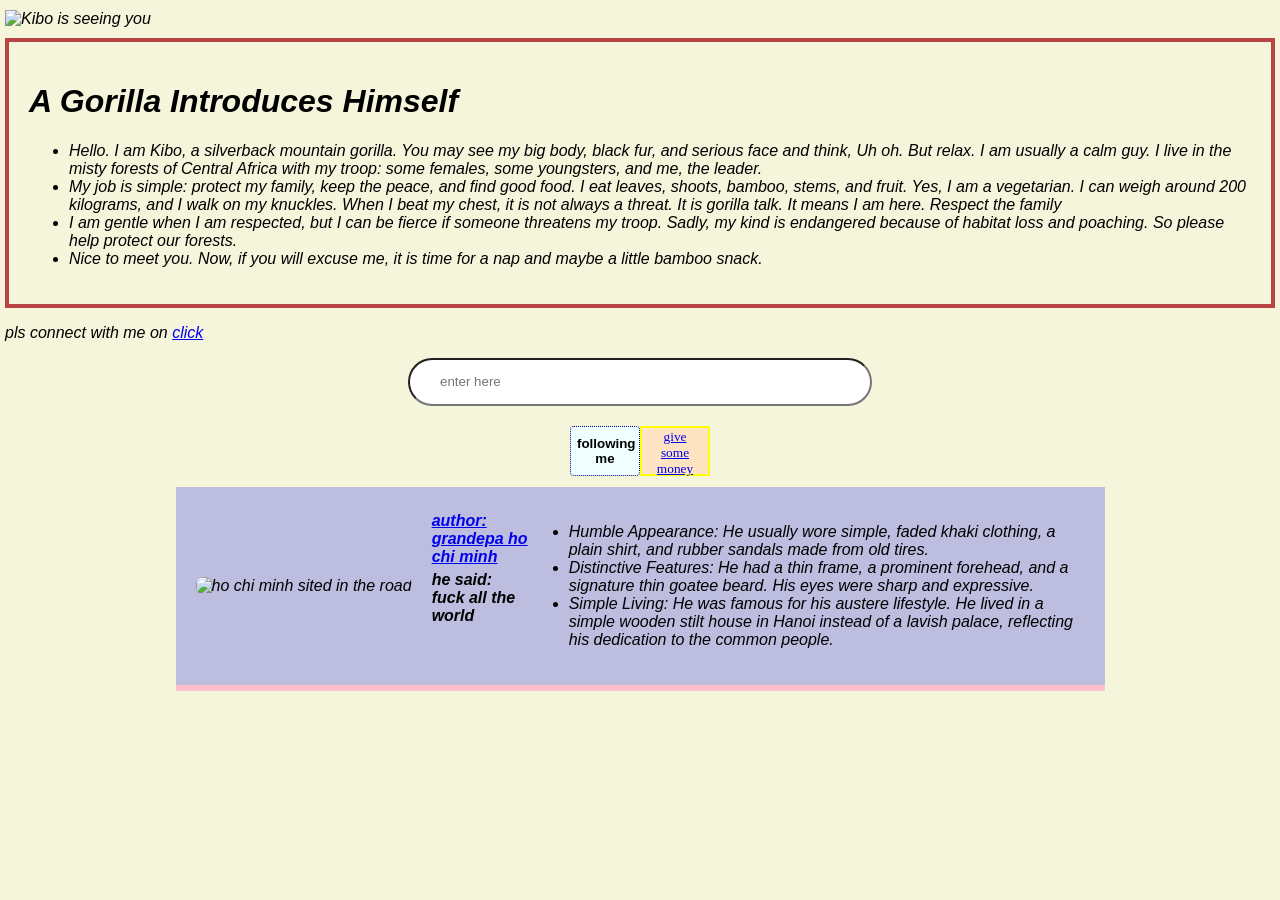
==== monkey.html @ 3f078b76 "Add initial html and css files for monkey page" ====
<!DOCTYPE html>
<html lang="en">
<head>
    <meta charset="UTF-8">
    <meta name="viewport" content="width=device-width, initial-scale=1.0">
    <title>personal website</title>
    <link rel="stylesheet" href="styles.css">
</head>
<body>
    <div class="main">
      <div class="logo2-img"><img src="https://pic.nximg.cn/file/20210723/32136227_125214135129_2.jpg" alt="Kibo is seeing you"></div>
     <div class="self-information">
        <h1>A Gorilla Introduces Himself
     </h1>
      <ul>
       <li>Hello. I am Kibo, a silverback mountain gorilla. You may see my big body, black fur, and serious face and think, Uh oh. But relax. I am usually a calm guy. I live in the misty forests of Central Africa with my troop: some females, some youngsters, and me, the leader. </li>

       <li>My job is simple: protect my family, keep the peace, and find good food. I eat leaves, shoots, bamboo, stems, and fruit. Yes, I am a vegetarian. I can weigh around 200 kilograms, and I walk on my knuckles. When I beat my chest, it is not always a threat. It is gorilla talk. It means I am here. Respect the family  </li>

        <li>I am gentle when I am respected, but I can be fierce if someone threatens my troop. Sadly, my kind is endangered because of habitat loss and poaching. So please help protect our forests. </li>

        <li>Nice to meet you. Now, if you will excuse me, it is time for a nap and maybe a little bamboo snack. </li>
      </ul>
     </div>
     <p>pls connect with me on <a href="https://wx.mail.qq.com/home/index?sid=zYhTbYxtMEEusUhPALliZwAA#/list/1">click</a></p>
     <input type="text" class="search-input" placeholder="enter here"  >
     <div class="navigation" >
     <div class="input-button" ><button> following me</button></div>
      <div class="money-button"><a href="https://www.bilibili.com/video/BV15T411D7Md/?spm_id_from=333.337.search-card.all.click"><button>give some money<a/button></div>
     </div>
     <!-- 修改 .author-card 部分 -->
     <div class="author-card">
     <!-- 左侧图片 -->
     <div class="author-img">
        <img src="https://n.sinaimg.cn/sinacn20100/434/w467h767/20190112/9135-hrpcmqv5398899.jpg" alt="ho chi minh sited in the road">
     </div>
    
     <!-- 右侧文字（新增一个容器包裹文字） -->
     <div class="author-text">
        <div><a href="https://www.bilibili.com/video/BV1h6RCBjEBN/?spm_id_from=333.337.search-card.all.click"><h2>author: grandepa ho chi minh</h2></a>
        <h2>he said: fuck all the world</h2> </div>
        <div><p><ul><li>Humble Appearance: He usually wore simple, faded khaki clothing, a plain shirt, and rubber sandals made from old tires.</li>
           <li>Distinctive Features: He had a thin frame, a prominent forehead, and a signature thin goatee beard. His eyes were sharp and expressive.</li>
            <li>Simple Living: He was famous for his austere lifestyle. He lived in a simple wooden stilt house in Hanoi instead of a lavish palace, reflecting his dedication to the common people.</li></ul>
        </p></div>
    </div>
</div>
    </div>
</body>
</html>
---- styles.css ----
.main{
    margin-top: 10px;
}
body{
  background-color: beige;
  font-style: italic;
  margin: 5px;
  font-family: Verdana, Geneva, Tahoma, sans-serif;
}
.logo2-img img {
    display: block;
    width: 100%;
    height: 100%;
    object-fit: cover;      /* 裁剪填满，不变形 */
}

.self-information{
    border: 4px rgb(184, 68, 68) solid;
    padding: 20px;
    margin-top: 10px;
}
.search-input{
    display: block;
    margin-top: 10px;
    width: 400px;
   line-height: 24px;
    margin: 10px auto;
    border-radius: 24px;
    padding-top: 10px;
    padding-bottom: 10px;
    padding-left: 30px;
    padding-right: 30px;
}
.navigation{
    display: flex;
   justify-content: center;
}
.input-button button{
   font-family: 'Segoe UI', Tahoma, Geneva, Verdana, sans-serif;
   font-weight: bold;
   width: 70px;
   height: 50px;
   margin-top: 10px;
   border: 1px dotted navy;
   border-radius: 4px;
   background-color: azure;
}
.money-button button{
    width: 70px;
    height: 50px;
    border: 2px solid yellow;
    background-color: bisque;
    font-family: Georgia, 'Times New Roman', Times, serif;
    font-weight: lighter;
    margin-top: 10px;
    margin-left: 3pxn;
    pointer-events: painted;
}
/* 修正后的 author-card 样式 */
.author-card {
    margin: 10px auto;       /* 水平居中 */
    width: 70%;
    /* height: 60%;  删掉！高度让它自适应 */
    display: flex;
    align-items: center;     /* 垂直居中对齐 */
    gap: 20px;               /* 图片和文字之间的间距 */
    border-bottom: 6px solid pink;
    background-color: rgb(189, 189, 223);
    padding: 20px;           /* 给内部留点空间，更美观 */
    box-shadow: 5px;
}

/* 限制图片尺寸 */
.author-img {
    flex: 0 0 150px;         /* 给图片容器固定 150px 的宽度，不放大也不缩小 */
}

.author-img img {
    display: block;
    width: 100%;             /* 宽度撑满 150px 容器 */
    height: auto;            /* 高度自适应，保持比例 */
    border-radius: 8px;      /* 可选：加个圆角好看点 */
}

/* 文字容器 */
.author-text {
    flex: 1;                 /* 占据右侧剩余空间 */
    word-break: break-word;
    display: flex;  /* 防止长单词撑破容器 */
   
}

.author-text h2 {
    margin: 5px 0;           /* 调整标题之间的间距 */
    font-size: 1.2rem;
    font-size: medium;  
    font-family: 'Trebuchet MS', 'Lucida Sans Unicode', 'Lucida Grande', 'Lucida Sans', Arial, sans-serif;     /* 如果觉得字太大，可以调小一点 */
}
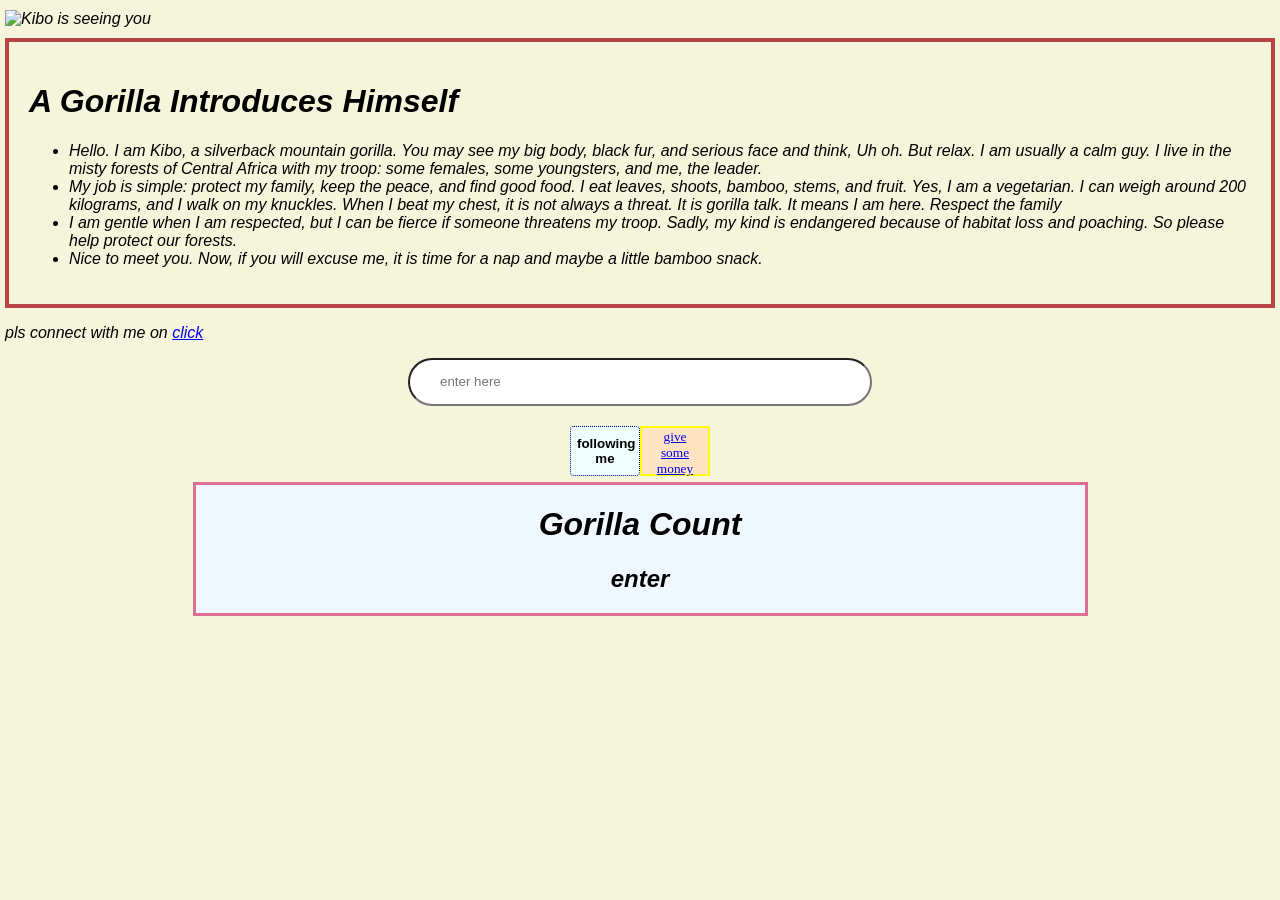
==== commit 94bbec18: "add js and dliminate some code" ====
--- a/monkey.html
+++ b/monkey.html
@@ -9,6 +9,7 @@
 </head>
 <body>
     <div class="main">
+        <script src="index.js"></script>
       <div class="logo2-img"><img src="https://pic.nximg.cn/file/20210723/32136227_125214135129_2.jpg" alt="Kibo is seeing you"></div>
      <div class="self-information">
         <h1>A Gorilla Introduces Himself
@@ -28,22 +29,12 @@
      <div class="navigation" >
      <div class="input-button" ><button> following me</button></div>
       <div class="money-button"><a href="https://www.bilibili.com/video/BV15T411D7Md/?spm_id_from=333.337.search-card.all.click"><button>give some money<a/button></div>
-     </div>
-     <!-- 修改 .author-card 部分 -->
-     <div class="author-card">
-     <!-- 左侧图片 -->
-     <div class="author-img">
-        <img src="https://n.sinaimg.cn/sinacn20100/434/w467h767/20190112/9135-hrpcmqv5398899.jpg" alt="ho chi minh sited in the road">
-     </div>
-    
-     <!-- 右侧文字（新增一个容器包裹文字） -->
-     <div class="author-text">
-        <div><a href="https://www.bilibili.com/video/BV1h6RCBjEBN/?spm_id_from=333.337.search-card.all.click"><h2>author: grandepa ho chi minh</h2></a>
-        <h2>he said: fuck all the world</h2> </div>
-        <div><p><ul><li>Humble Appearance: He usually wore simple, faded khaki clothing, a plain shirt, and rubber sandals made from old tires.</li>
-           <li>Distinctive Features: He had a thin frame, a prominent forehead, and a signature thin goatee beard. His eyes were sharp and expressive.</li>
-            <li>Simple Living: He was famous for his austere lifestyle. He lived in a simple wooden stilt house in Hanoi instead of a lavish palace, reflecting his dedication to the common people.</li></ul>
-        </p></div>
+      </div>
+    <div class="number-box">
+        <div class="word-number">
+       <h1>Gorilla Count</h1>
+       <h2>enter</h2></div>
+
     </div>
 </div>
     </div>
--- a/styles.css
+++ b/styles.css
@@ -56,43 +56,11 @@
     margin-left: 3pxn;
     pointer-events: painted;
 }
-/* 修正后的 author-card 样式 */
-.author-card {
-    margin: 10px auto;       /* 水平居中 */
+.number-box{
+    margin: 5px auto;
+    border: 3px solid palevioletred;
     width: 70%;
-    /* height: 60%;  删掉！高度让它自适应 */
-    display: flex;
-    align-items: center;     /* 垂直居中对齐 */
-    gap: 20px;               /* 图片和文字之间的间距 */
-    border-bottom: 6px solid pink;
-    background-color: rgb(189, 189, 223);
-    padding: 20px;           /* 给内部留点空间，更美观 */
-    box-shadow: 5px;
-}
-
-/* 限制图片尺寸 */
-.author-img {
-    flex: 0 0 150px;         /* 给图片容器固定 150px 的宽度，不放大也不缩小 */
-}
-
-.author-img img {
-    display: block;
-    width: 100%;             /* 宽度撑满 150px 容器 */
-    height: auto;            /* 高度自适应，保持比例 */
-    border-radius: 8px;      /* 可选：加个圆角好看点 */
-}
-
-/* 文字容器 */
-.author-text {
-    flex: 1;                 /* 占据右侧剩余空间 */
-    word-break: break-word;
-    display: flex;  /* 防止长单词撑破容器 */
-   
-}
-
-.author-text h2 {
-    margin: 5px 0;           /* 调整标题之间的间距 */
-    font-size: 1.2rem;
-    font-size: medium;  
-    font-family: 'Trebuchet MS', 'Lucida Sans Unicode', 'Lucida Grande', 'Lucida Sans', Arial, sans-serif;     /* 如果觉得字太大，可以调小一点 */
+    height: 60%;
+    background-color: aliceblue;
+    text-align: center;
 }
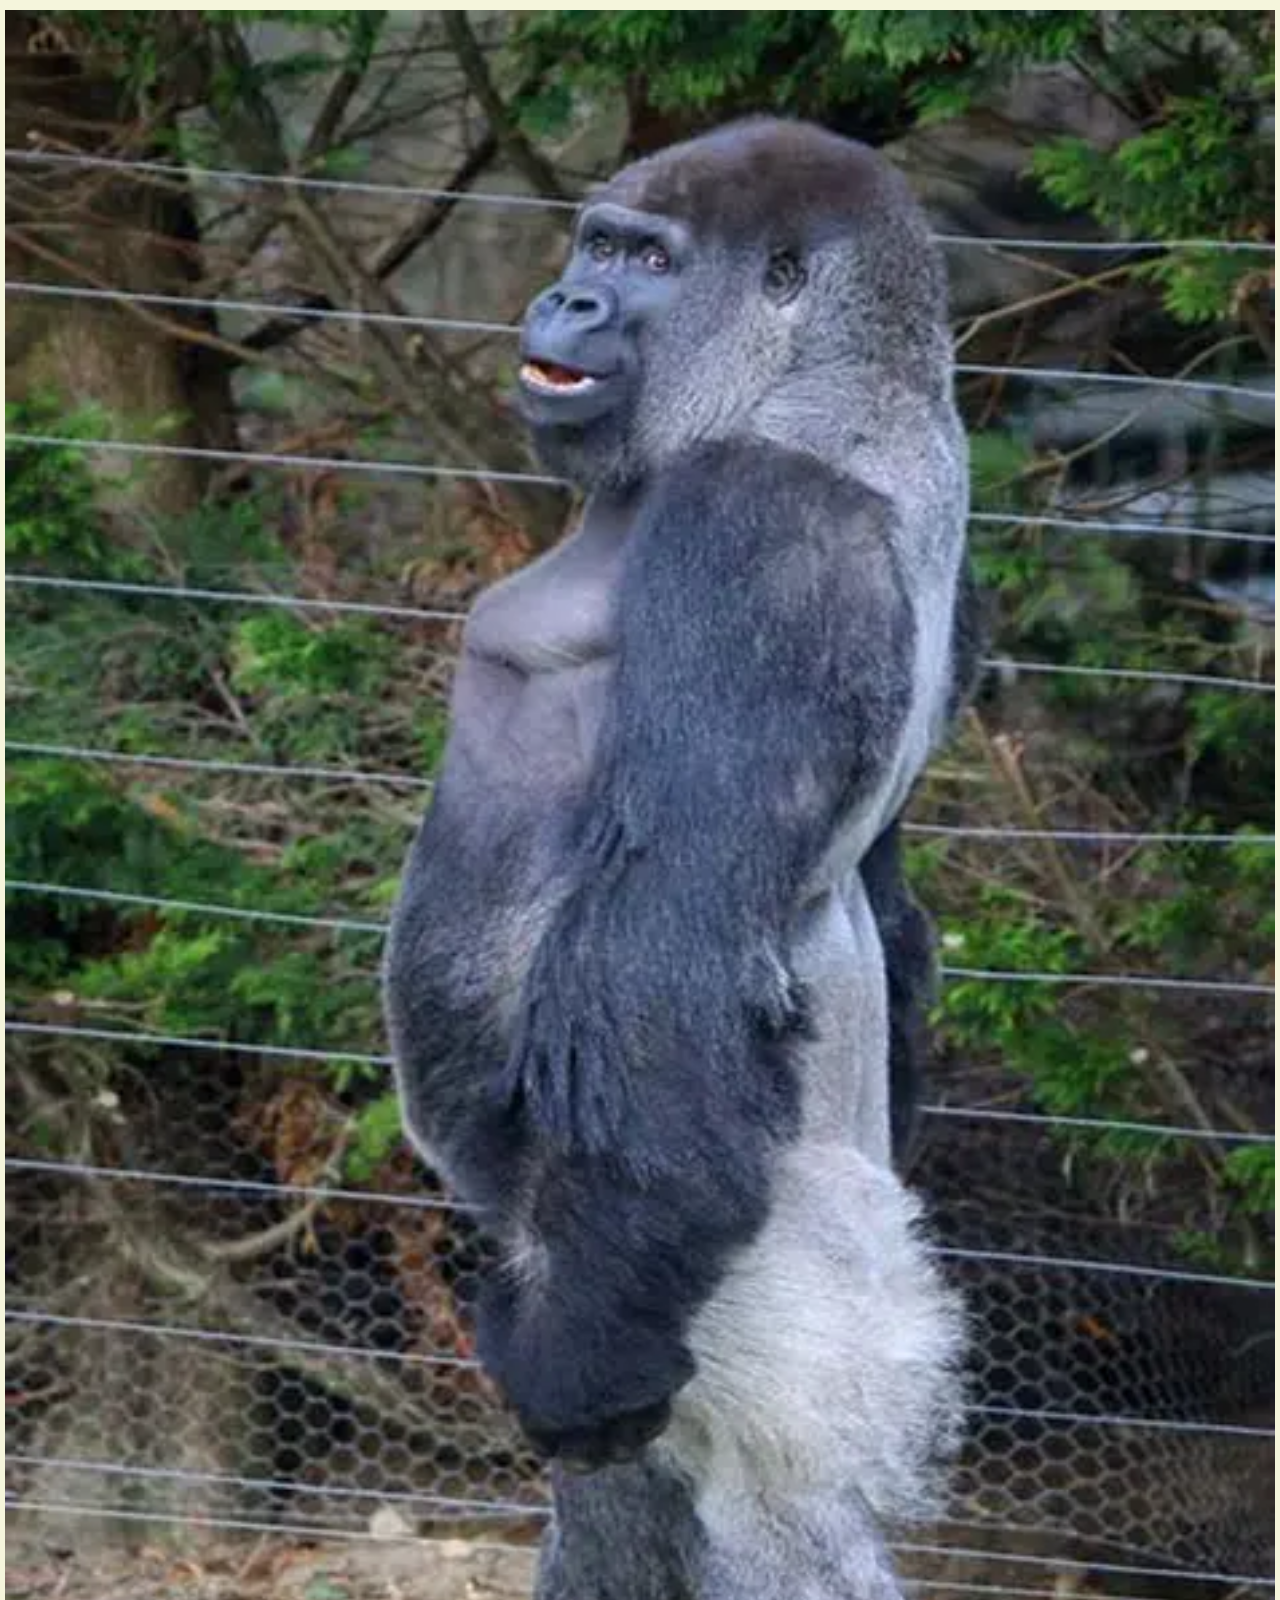
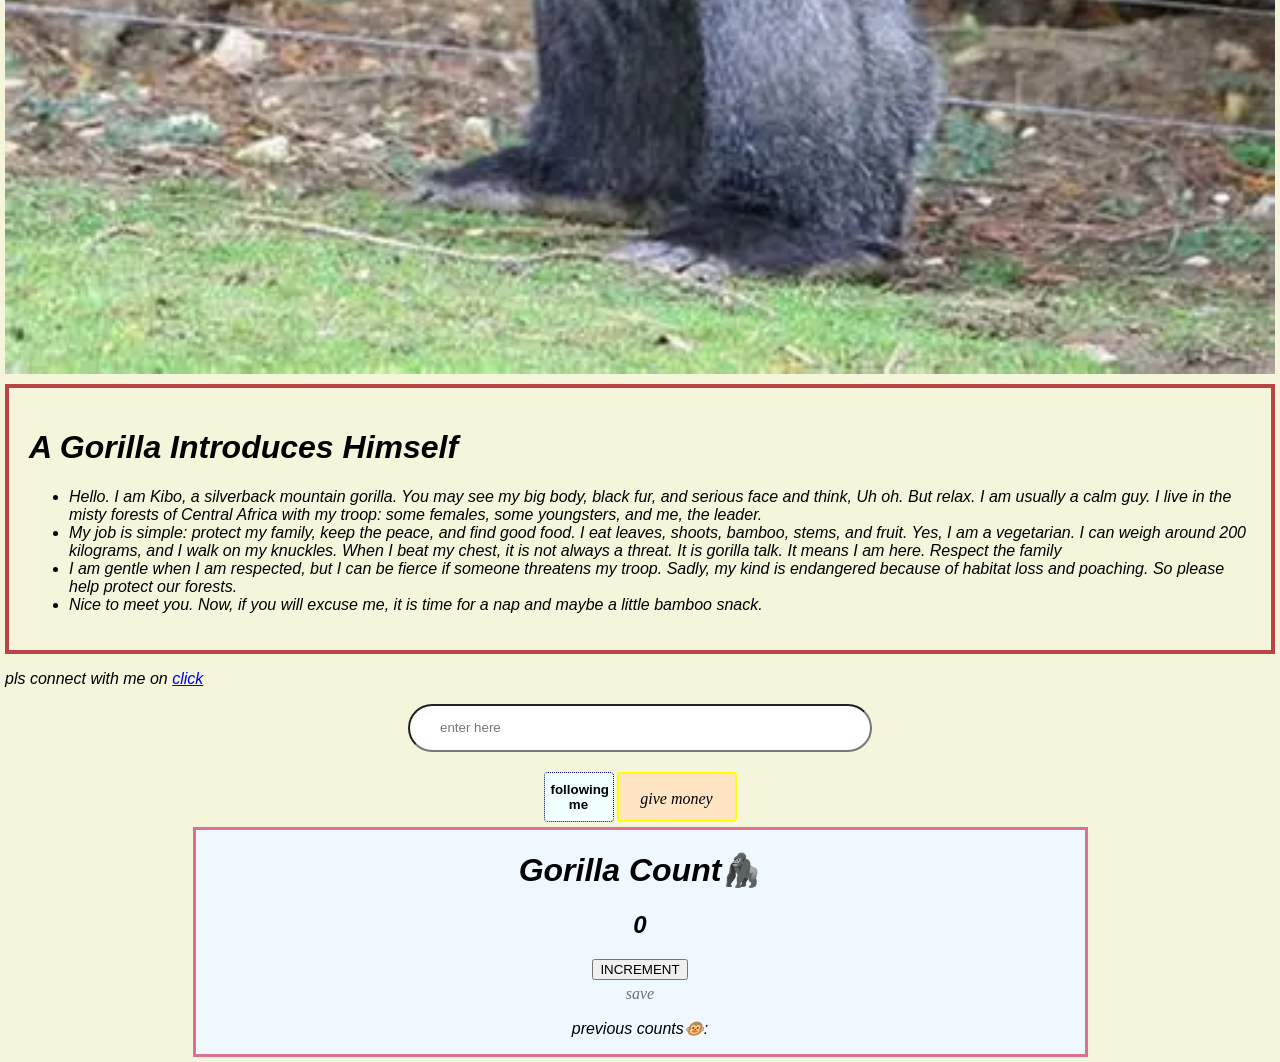
==== commit d5e2b97d: "update new image of kobi and yeah we have better shcema than before.Then we have js and music" ====
--- a/monkey.html
+++ b/monkey.html
@@ -1,42 +1,62 @@
-
 <!DOCTYPE html>
 <html lang="en">
 <head>
-    <meta charset="UTF-8">
-    <meta name="viewport" content="width=device-width, initial-scale=1.0">
-    <title>personal website</title>
-    <link rel="stylesheet" href="styles.css">
+  <meta charset="UTF-8">
+  <meta name="viewport" content="width=device-width, initial-scale=1.0">
+  <title>Personal Website - Kibo the Gorilla</title>
+  <link rel="stylesheet" href="styles.css">
 </head>
 <body>
-    <div class="main">
-        <script src="index.js"></script>
-      <div class="logo2-img"><img src="https://pic.nximg.cn/file/20210723/32136227_125214135129_2.jpg" alt="Kibo is seeing you"></div>
-     <div class="self-information">
-        <h1>A Gorilla Introduces Himself
-     </h1>
+  <div class="main">
+    
+    <!-- 1. 顶部图片 -->
+    <div class="logo2-img">
+      <img src="kobi-left.webp" alt="Kibo is seeing you">
+    </div>
+
+    <!-- 2. 个人介绍区 -->
+    <div class="self-information">
+      <h1>A Gorilla Introduces Himself</h1>
       <ul>
-       <li>Hello. I am Kibo, a silverback mountain gorilla. You may see my big body, black fur, and serious face and think, Uh oh. But relax. I am usually a calm guy. I live in the misty forests of Central Africa with my troop: some females, some youngsters, and me, the leader. </li>
+        <li>Hello. I am Kibo, a silverback mountain gorilla. You may see my big body, black fur, and serious face and think, Uh oh. But relax. I am usually a calm guy. I live in the misty forests of Central Africa with my troop: some females, some youngsters, and me, the leader.</li>
+        <li>My job is simple: protect my family, keep the peace, and find good food. I eat leaves, shoots, bamboo, stems, and fruit. Yes, I am a vegetarian. I can weigh around 200 kilograms, and I walk on my knuckles. When I beat my chest, it is not always a threat. It is gorilla talk. It means I am here. Respect the family</li>
+        <li>I am gentle when I am respected, but I can be fierce if someone threatens my troop. Sadly, my kind is endangered because of habitat loss and poaching. So please help protect our forests.</li>
+        <li>Nice to meet you. Now, if you will excuse me, it is time for a nap and maybe a little bamboo snack.</li>
+      </ul>
+    </div>
 
-       <li>My job is simple: protect my family, keep the peace, and find good food. I eat leaves, shoots, bamboo, stems, and fruit. Yes, I am a vegetarian. I can weigh around 200 kilograms, and I walk on my knuckles. When I beat my chest, it is not always a threat. It is gorilla talk. It means I am here. Respect the family  </li>
+    <!-- 3. 联系方式（修复了未闭合的 <a> 标签） -->
+    <p>pls connect with me on <a href="https://wx.mail.qq.com/home/index?sid=zYhTbYxtMEEusUhPALliZwAA#/list/1" target="_blank" rel="noopener noreferrer">click</a></p>
+    
+    <!-- 4. 输入框 -->
+    <input type="text" class="search-input" placeholder="enter here">
 
-        <li>I am gentle when I am respected, but I can be fierce if someone threatens my troop. Sadly, my kind is endangered because of habitat loss and poaching. So please help protect our forests. </li>
+    <!-- 5. 导航按钮区（遵循规范将 a 改造成按钮外观） -->
+    <div class="navigation">
+      <div class="input-button">
+        <button id="follwe-but" onclick="HumanMade_error()" type="button">following me</button>
+      </div>
+      <div class="money-button">
+        <a href="https://www.bilibili.com/video/BV15T411D7Md/?spm_id_from=333.337.search-card.all.click" target="_blank" rel="noopener noreferrer" class="btn-link">give money</a>
+      </div>    
+    </div>
 
-        <li>Nice to meet you. Now, if you will excuse me, it is time for a nap and maybe a little bamboo snack. </li>
-      </ul>
-     </div>
-     <p>pls connect with me on <a href="https://wx.mail.qq.com/home/index?sid=zYhTbYxtMEEusUhPALliZwAA#/list/1">click</a></p>
-     <input type="text" class="search-input" placeholder="enter here"  >
-     <div class="navigation" >
-     <div class="input-button" ><button> following me</button></div>
-      <div class="money-button"><a href="https://www.bilibili.com/video/BV15T411D7Md/?spm_id_from=333.337.search-card.all.click"><button>give some money<a/button></div>
+    <!-- 6. 计数器模块（修正了原本混在一起的 <div> 嵌套） -->
+    <div class="number-box">
+      <div class="word-number">
+        <h1>Gorilla Count🦍</h1>
+        <h2 id="count-el">0</h2>
       </div>
-    <div class="number-box">
-        <div class="word-number">
-       <h1>Gorilla Count</h1>
-       <h2>enter</h2></div>
+      <div class="number-button">
+        <button id="increment-btn" onclick="increment()" type="button">INCREMENT</button>
+      </div>
+      <div id="save-btn" class="commen-btn" onclick="save()" type="button" >save</div>
+      <p id="save-el" >previous counts🐵: </p>
+    </div>
 
-    </div>
-</div>
-    </div>
+  </div> <!-- .main 闭合 -->
+
+  <!-- 7. 脚本置底加载 -->
+  <script src="index.js"></script>
 </body>
 </html>
--- a/styles.css
+++ b/styles.css
@@ -45,22 +45,52 @@
    border-radius: 4px;
    background-color: azure;
 }
-.money-button button{
-    width: 70px;
+/* 针对 .money-button 里的 a 标签进行改造 */
+.money-button a {
+    /* 1. 关键：将行内元素转换为行内块级元素，这样 width 和 height 才会生效 */
+    display: inline-block;
+    
+    /* 2. 尺寸与对齐 */
+    width: 120px; /* 适当调大宽度，避免文字折行 */
     height: 50px;
+    line-height: 50px; /* 让单行文字垂直居中 */
+    text-align: center; /* 让文字水平居中 */
+    
+    /* 3. 外观样式 */
     border: 2px solid yellow;
     background-color: bisque;
+    color: black; /* 改变链接默认的蓝色 */
+    text-decoration: none; /* 去掉默认的蓝色下划线 */
+    
+    /* 4. 字体与间距 */
     font-family: Georgia, 'Times New Roman', Times, serif;
-    font-weight: lighter;
+    font-weight: normal;
     margin-top: 10px;
-    margin-left: 3pxn;
-    pointer-events: painted;
+    margin-left: 3px; /* 修正了原本的 3pxn */
+    
+    /* 5. 交互效果 */
+    border-radius: 4px; /* 可选：加一点圆角更好看 */
+    box-sizing: border-box; /* 保证边框不撑大整体尺寸 */
+}
+
+/* 鼠标悬停时的按钮反馈效果 */
+.money-button a:hover {
+    background-color: #ffe4b5;
+    cursor: pointer;
 }
 .number-box{
     margin: 5px auto;
     border: 3px solid palevioletred;
     width: 70%;
-    height: 60%;
+    height: 80%;
     background-color: aliceblue;
     text-align: center;
+}
+.commen-btn{
+    cursor: pointer;
+    border-radius: 6px;
+    font-family: fantasy;
+    color: rgba(38, 36, 36, 0.645);
+    margin-top: 5px;
+    margin-bottom: 2px;
 }
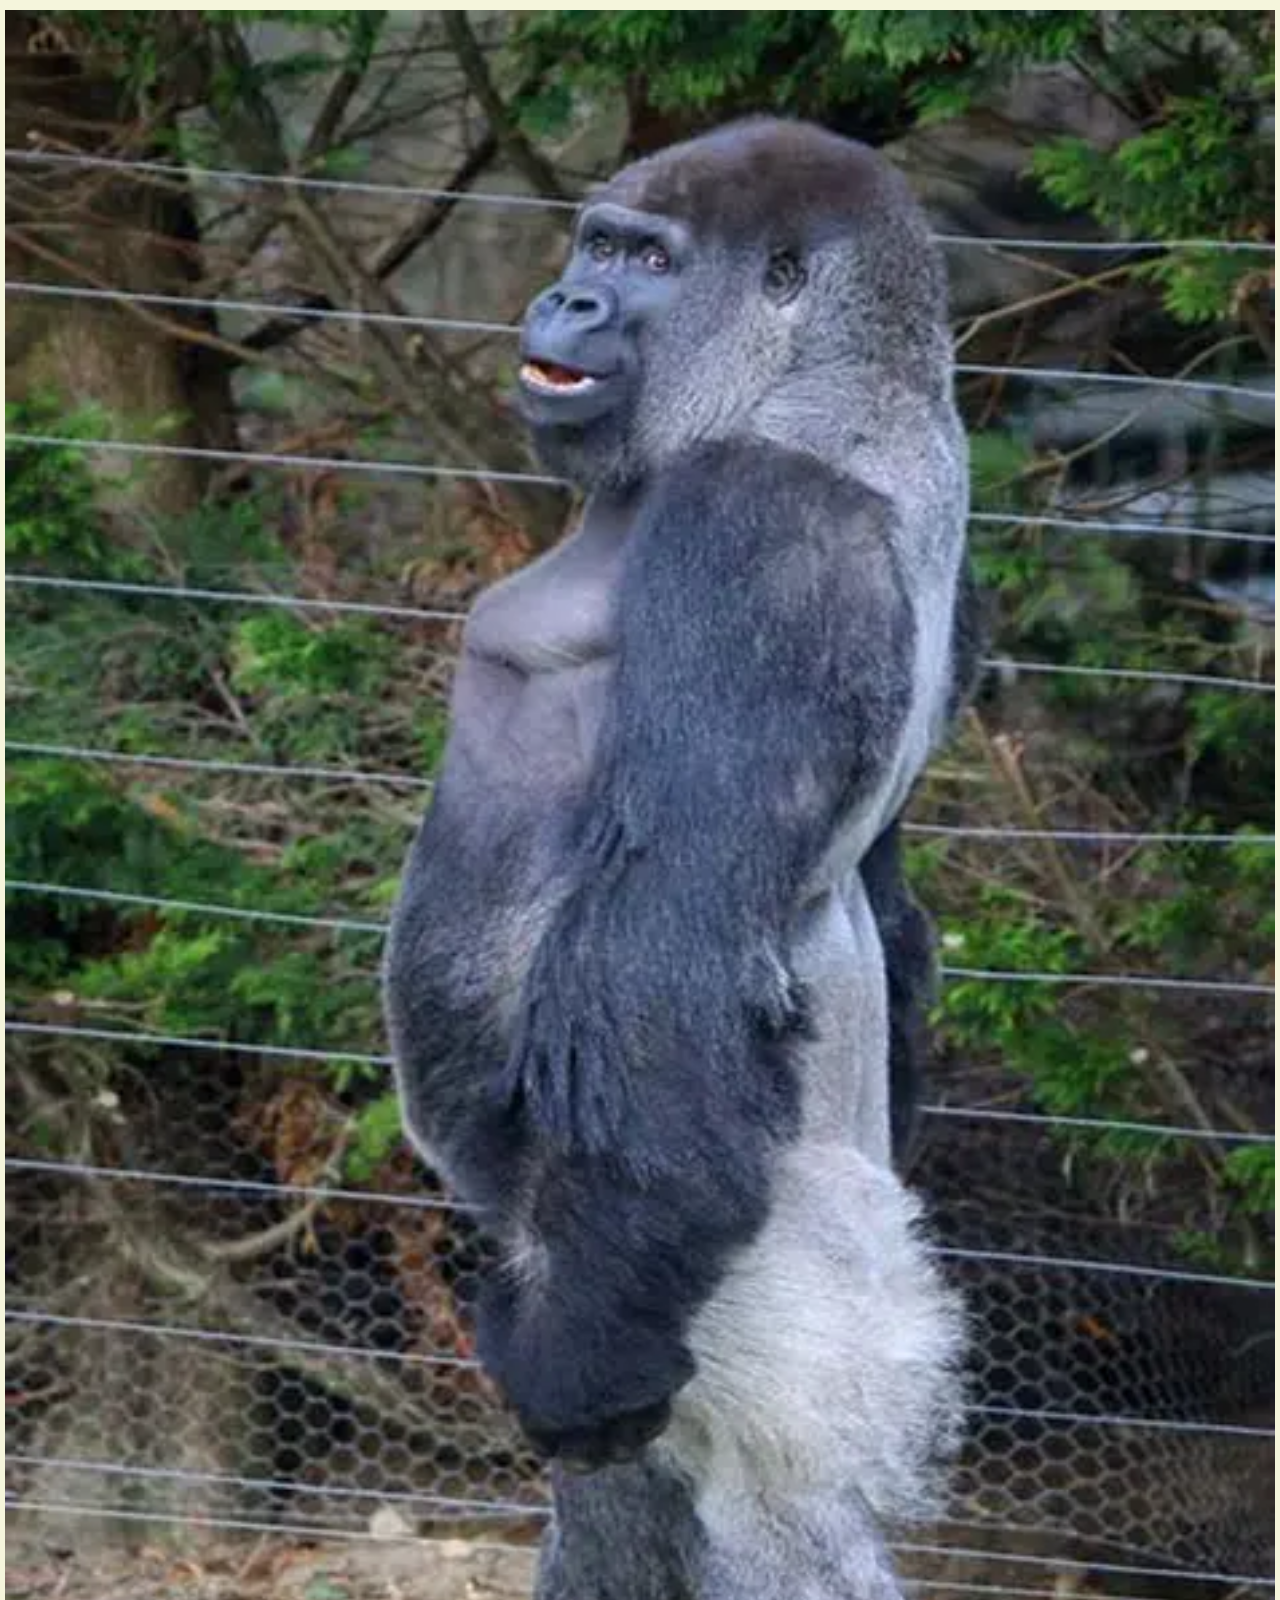
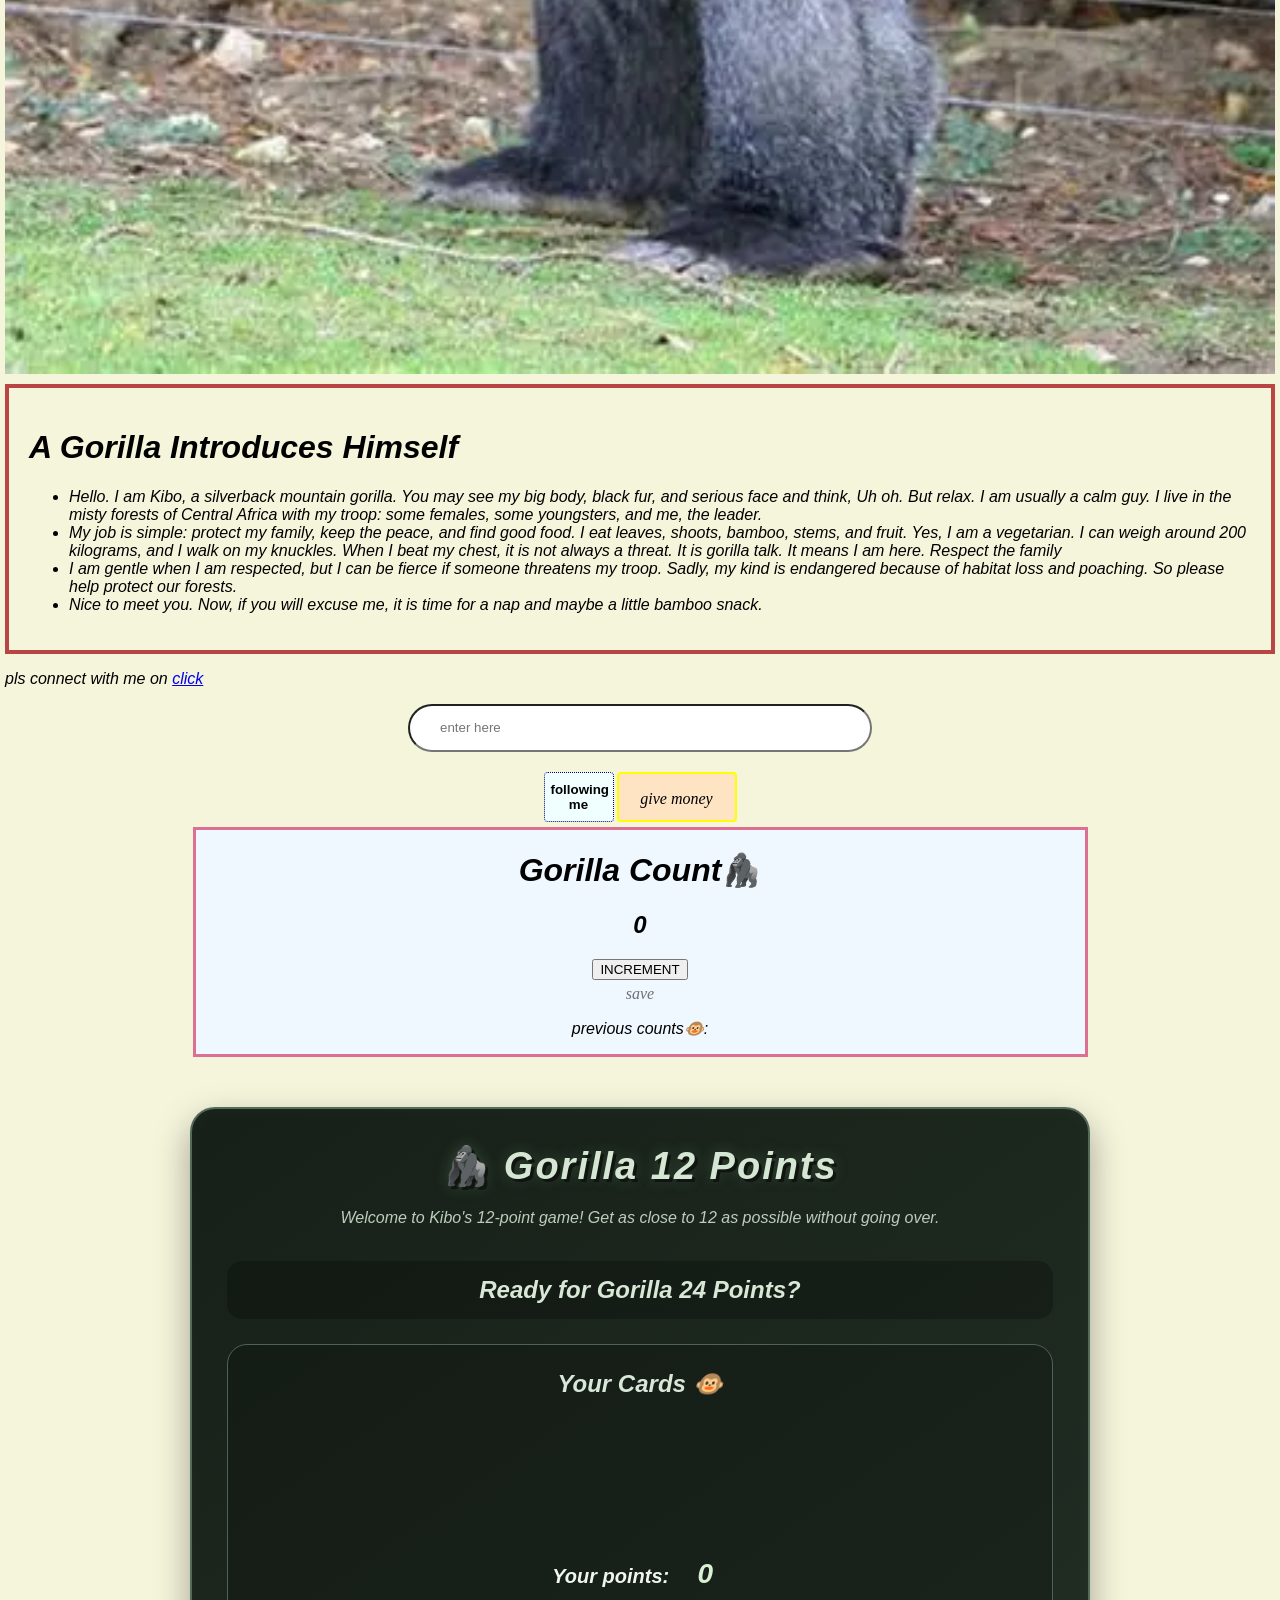
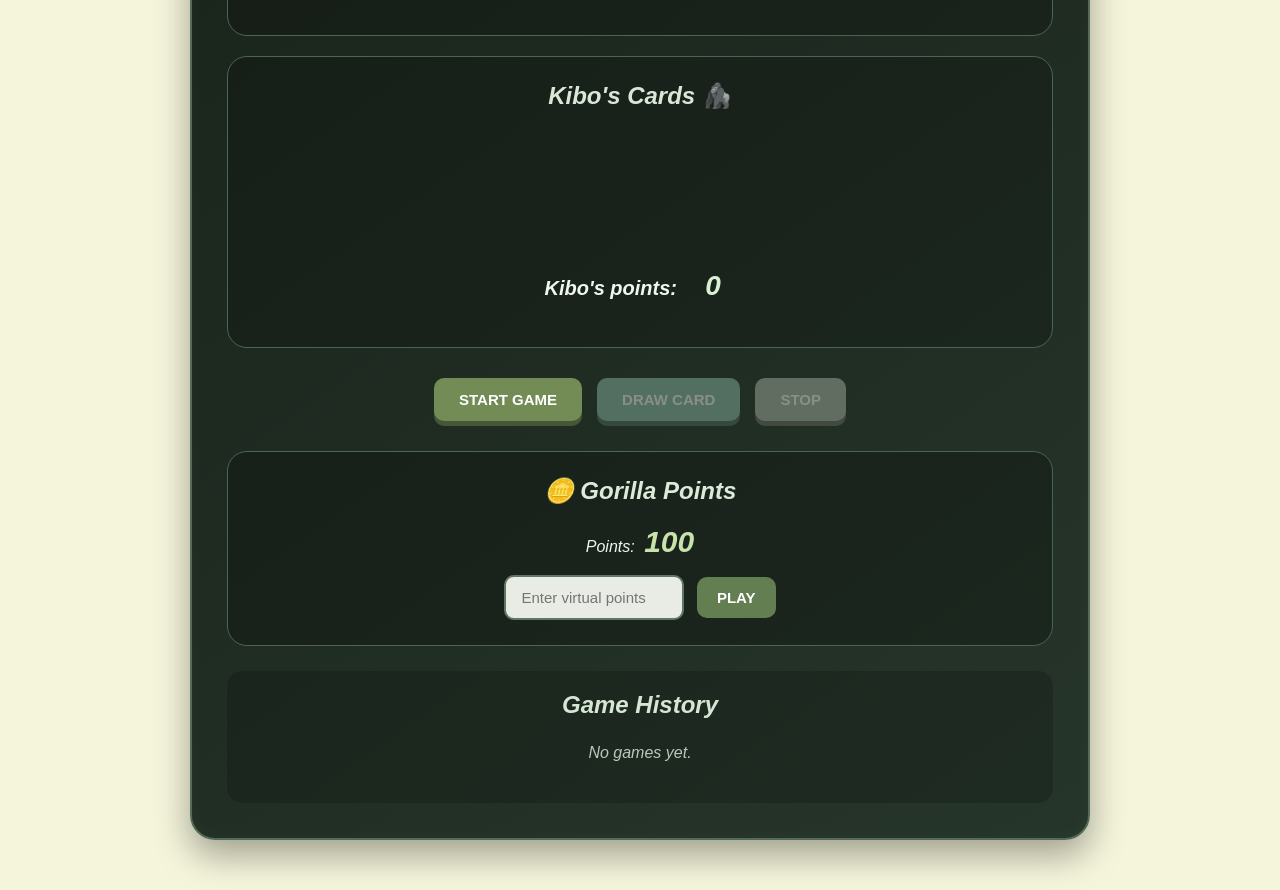
==== commit 555e48ba: "add 21 point" ====
--- a/monkey.html
+++ b/monkey.html
@@ -53,6 +53,108 @@
       <div id="save-btn" class="commen-btn" onclick="save()" type="button" >save</div>
       <p id="save-el" >previous counts🐵: </p>
     </div>
+    <!-- 8. 大猩猩12点小游戏 -->
+<div class="gorilla-game">
+
+  <h1>🦍 Gorilla 12 Points</h1>
+
+  <p class="game-intro">
+    Welcome to Kibo's 12-point game!
+    Get as close to 12 as possible without going over.
+  </p>
+
+  <!-- 游戏状态 -->
+  <div class="game-status">
+    <h2 id="game-message">Ready?</h2>
+  </div>
+
+  <!-- 玩家牌 -->
+  <div class="player-area">
+    <h2>Your Cards 🐵</h2>
+
+    <div id="player-cards" class="cards">
+      <!-- JS 动态添加卡牌 -->
+    </div>
+
+    <p>
+      Your points:
+      <span id="player-score">0</span>
+    </p>
+  </div>
+
+  <!-- 大猩猩牌 -->
+  <div class="gorilla-area">
+    <h2>Kibo's Cards 🦍</h2>
+
+    <div id="gorilla-cards" class="cards">
+      <!-- JS 动态添加卡牌 -->
+    </div>
+
+    <p>
+      Kibo's points:
+      <span id="gorilla-score">0</span>
+    </p>
+  </div>
+
+  <!-- 游戏按钮 -->
+  <div class="game-buttons">
+
+    <button
+      id="start-game-btn"
+      type="button">
+      START GAME
+    </button>
+
+    <button
+      id="draw-card-btn"
+      type="button"
+      disabled>
+      DRAW CARD
+    </button>
+
+    <button
+      id="stop-btn"
+      type="button"
+      disabled>
+      STOP
+    </button>
+
+  </div>
+
+  <!-- 虚拟积分 -->
+  <div class="game-points">
+    <h2>🪙 Gorilla Points</h2>
+
+    <p>
+      Points:
+      <span id="game-points">100</span>
+    </p>
+
+    <input
+      type="number"
+      id="bet-input"
+      min="1"
+      placeholder="Enter virtual points">
+
+    <button
+      id="bet-btn"
+      type="button">
+      PLAY
+    </button>
+  </div>
+
+  <!-- 游戏记录 -->
+  <div class="game-history">
+
+    <h2>Game History</h2>
+
+    <p id="game-history-text">
+      No games yet.
+    </p>
+
+  </div>
+
+</div>
 
   </div> <!-- .main 闭合 -->
 
--- a/styles.css
+++ b/styles.css
@@ -93,4 +93,460 @@
     color: rgba(38, 36, 36, 0.645);
     margin-top: 5px;
     margin-bottom: 2px;
+}
+/* ================================
+   🦍 Gorilla 12 Points Game
+   ================================ */
+
+.gorilla-game {
+  width: 90%;
+  max-width: 900px;
+  margin: 50px auto;
+  padding: 35px;
+  box-sizing: border-box;
+
+  background: linear-gradient(
+    145deg,
+    #172018,
+    #26352a
+  );
+
+  border: 2px solid #536b58;
+  border-radius: 25px;
+
+  box-shadow:
+    0 15px 35px rgba(0, 0, 0, 0.35),
+    inset 0 0 20px rgba(255, 255, 255, 0.03);
+
+  color: #f1f5f0;
+  text-align: center;
+}
+
+
+/* 游戏标题 */
+
+.gorilla-game > h1 {
+  margin-top: 0;
+  margin-bottom: 10px;
+
+  font-size: 38px;
+  letter-spacing: 2px;
+
+  color: #d5e6d4;
+
+  text-shadow:
+    3px 3px 0 #101510,
+    0 0 15px rgba(150, 200, 150, 0.25);
+}
+
+
+/* 游戏说明 */
+
+.game-intro {
+  color: #bdcdbd;
+  font-size: 16px;
+  line-height: 1.7;
+
+  margin-bottom: 30px;
+}
+
+
+/* ================================
+   游戏状态
+   ================================ */
+
+.game-status {
+  padding: 15px;
+  margin-bottom: 25px;
+
+  background: rgba(0, 0, 0, 0.25);
+
+  border-radius: 15px;
+}
+
+.game-status h2 {
+  margin: 0;
+
+  color: #d8e8d6;
+}
+
+
+/* ================================
+   玩家 / 大猩猩区域
+   ================================ */
+
+.player-area,
+.gorilla-area {
+  margin: 20px 0;
+  padding: 25px;
+
+  background: rgba(0, 0, 0, 0.20);
+
+  border-radius: 20px;
+
+  border: 1px solid #4e6353;
+}
+
+
+.player-area h2,
+.gorilla-area h2 {
+  margin-top: 0;
+
+  color: #d9e7d8;
+}
+
+
+/* 分数 */
+
+.player-area p,
+.gorilla-area p {
+  font-size: 20px;
+  font-weight: bold;
+}
+
+#player-score,
+#gorilla-score {
+  display: inline-block;
+
+  min-width: 45px;
+  margin-left: 8px;
+
+  color: #d9f0d3;
+
+  font-size: 28px;
+}
+
+
+/* ================================
+   卡牌区域
+   ================================ */
+
+.cards {
+  min-height: 120px;
+
+  display: flex;
+  justify-content: center;
+  align-items: center;
+
+  flex-wrap: wrap;
+  gap: 15px;
+
+  margin: 20px 0;
+}
+
+
+/* JS生成出来的卡牌 */
+
+.card {
+  width: 75px;
+  height: 105px;
+
+  display: flex;
+  justify-content: center;
+  align-items: center;
+
+  border-radius: 12px;
+
+  background: linear-gradient(
+    145deg,
+    #f3f3ed,
+    #cfd4cc
+  );
+
+  color: #1b211b;
+
+  font-size: 28px;
+  font-weight: bold;
+
+  box-shadow:
+    0 8px 15px rgba(0, 0, 0, 0.3);
+
+  border: 3px solid #7e8c7d;
+
+  transition: 0.2s;
+}
+
+
+.card:hover {
+  transform: translateY(-6px) rotate(-2deg);
+}
+
+
+/* ================================
+   游戏按钮
+   ================================ */
+
+.game-buttons {
+  display: flex;
+
+  justify-content: center;
+
+  gap: 15px;
+
+  flex-wrap: wrap;
+
+  margin: 30px 0;
+}
+
+
+.game-buttons button {
+  padding: 13px 25px;
+
+  border: none;
+  border-radius: 10px;
+
+  font-size: 15px;
+  font-weight: bold;
+
+  cursor: pointer;
+
+  color: #ffffff;
+
+  background: #47644c;
+
+  box-shadow:
+    0 5px 0 #2b3d2e;
+
+  transition: all 0.15s ease;
+}
+
+
+.game-buttons button:hover {
+  background: #587a5d;
+
+  transform: translateY(-2px);
+
+  box-shadow:
+    0 7px 0 #2b3d2e;
+}
+
+
+.game-buttons button:active {
+  transform: translateY(4px);
+
+  box-shadow:
+    0 1px 0 #2b3d2e;
+}
+
+
+/* 禁用按钮 */
+
+.game-buttons button:disabled {
+  background: #3b433c;
+
+  color: #888f89;
+
+  cursor: not-allowed;
+
+  box-shadow: none;
+
+  transform: none;
+}
+
+
+/* 开始按钮 */
+
+#start-game-btn {
+  background: #738b55;
+
+  box-shadow:
+    0 5px 0 #465637;
+}
+
+
+#start-game-btn:hover {
+  background: #879f67;
+}
+
+
+/* 抽牌按钮 */
+
+#draw-card-btn {
+  background: #536f61;
+
+  box-shadow:
+    0 5px 0 #35493f;
+}
+
+
+/* 停止按钮 */
+
+#stop-btn {
+  background: #626d61;
+
+  box-shadow:
+    0 5px 0 #424a40;
+}
+
+
+/* ================================
+   虚拟积分区域
+   ================================ */
+
+.game-points {
+  margin-top: 30px;
+
+  padding: 25px;
+
+  background: rgba(0, 0, 0, 0.25);
+
+  border-radius: 20px;
+
+  border: 1px solid #4e6353;
+}
+
+
+.game-points h2 {
+  margin-top: 0;
+
+  color: #dcebd9;
+}
+
+
+#game-points {
+  display: inline-block;
+
+  margin-left: 5px;
+
+  font-size: 30px;
+  font-weight: bold;
+
+  color: #c6e3a9;
+}
+
+
+/* 输入框 */
+
+#bet-input {
+  width: 180px;
+
+  padding: 12px 15px;
+
+  box-sizing: border-box;
+
+  border: 2px solid #627763;
+
+  border-radius: 10px;
+
+  outline: none;
+
+  font-size: 15px;
+
+  background: #e8ece5;
+
+  color: #202620;
+
+  transition: 0.2s;
+}
+
+
+#bet-input:focus {
+  border-color: #94ae83;
+
+  box-shadow:
+    0 0 10px rgba(150, 180, 130, 0.25);
+}
+
+
+/* PLAY按钮 */
+
+#bet-btn {
+  margin-left: 8px;
+
+  padding: 12px 20px;
+
+  border: none;
+  border-radius: 10px;
+
+  background: #637f52;
+
+  color: white;
+
+  font-size: 15px;
+  font-weight: bold;
+
+  cursor: pointer;
+
+  transition: 0.2s;
+}
+
+
+#bet-btn:hover {
+  background: #769460;
+
+  transform: translateY(-2px);
+}
+
+
+/* ================================
+   游戏记录
+   ================================ */
+
+.game-history {
+  margin-top: 25px;
+
+  padding: 20px;
+
+  border-radius: 15px;
+
+  background: rgba(0, 0, 0, 0.18);
+}
+
+
+.game-history h2 {
+  margin-top: 0;
+
+  color: #d5e6d4;
+}
+
+
+#game-history-text {
+  color: #bdc8bc;
+
+  line-height: 1.8;
+}
+
+
+/* ================================
+   响应式设计
+   ================================ */
+
+@media screen and (max-width: 600px) {
+
+  .gorilla-game {
+    width: 94%;
+
+    padding: 20px;
+  }
+
+  .gorilla-game > h1 {
+    font-size: 28px;
+  }
+
+  .game-buttons {
+    flex-direction: column;
+  }
+
+  .game-buttons button {
+    width: 100%;
+  }
+
+  #bet-input {
+    width: 100%;
+
+    margin-bottom: 10px;
+  }
+
+  #bet-btn {
+    width: 100%;
+
+    margin-left: 0;
+  }
+
+  .card {
+    width: 60px;
+    height: 85px;
+
+    font-size: 23px;
+  }
 }
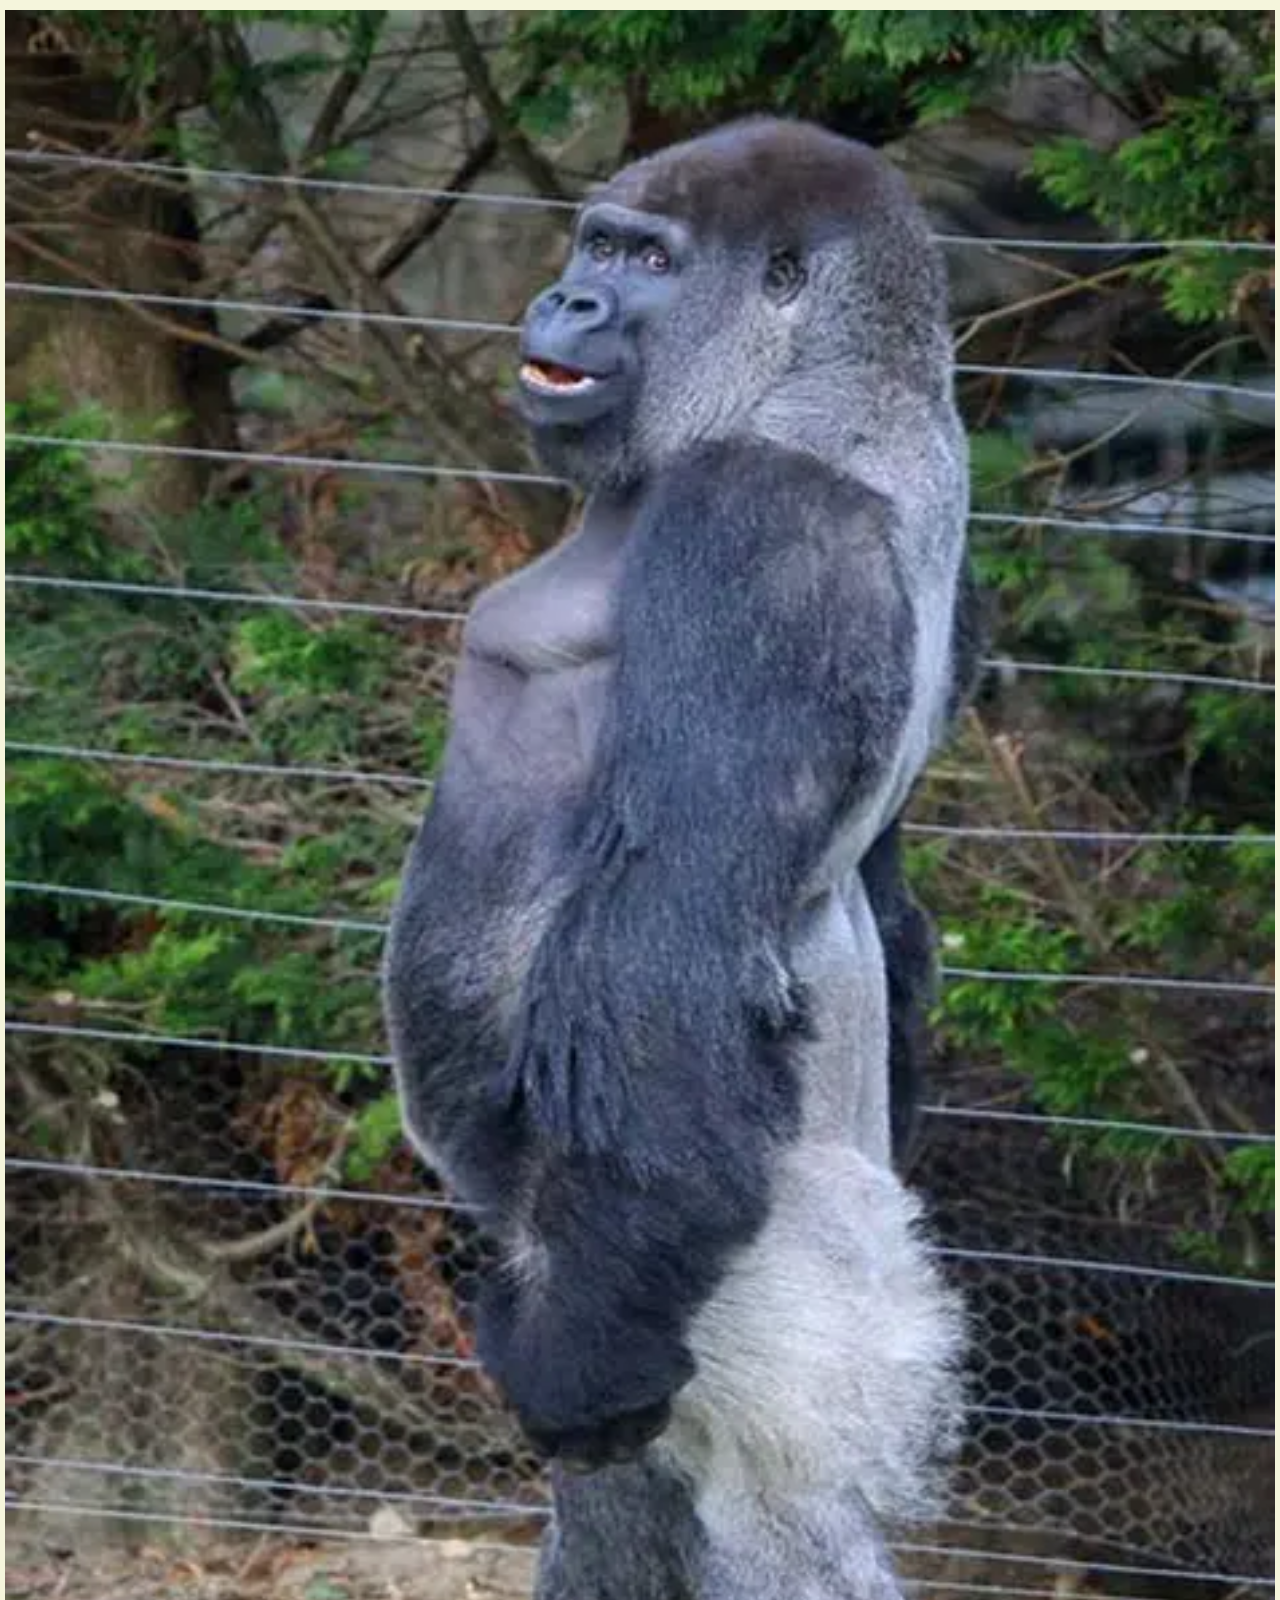
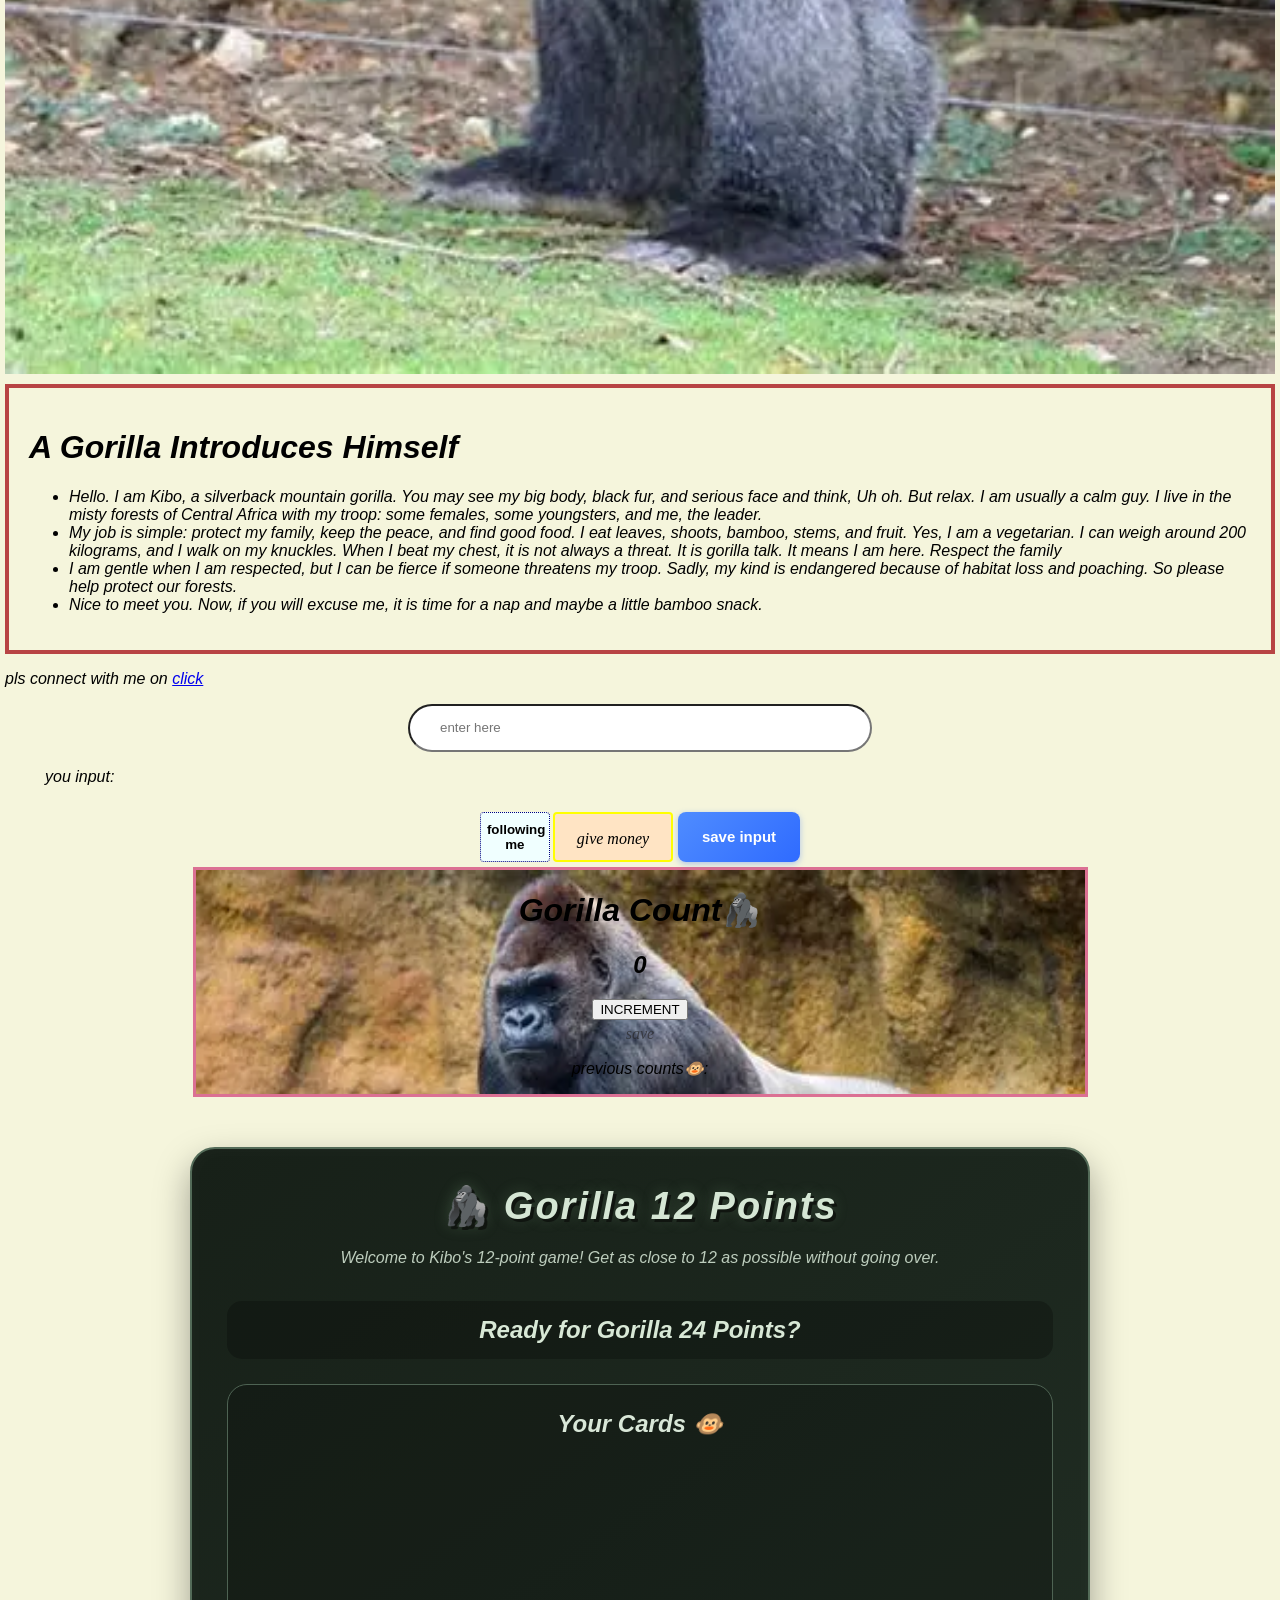
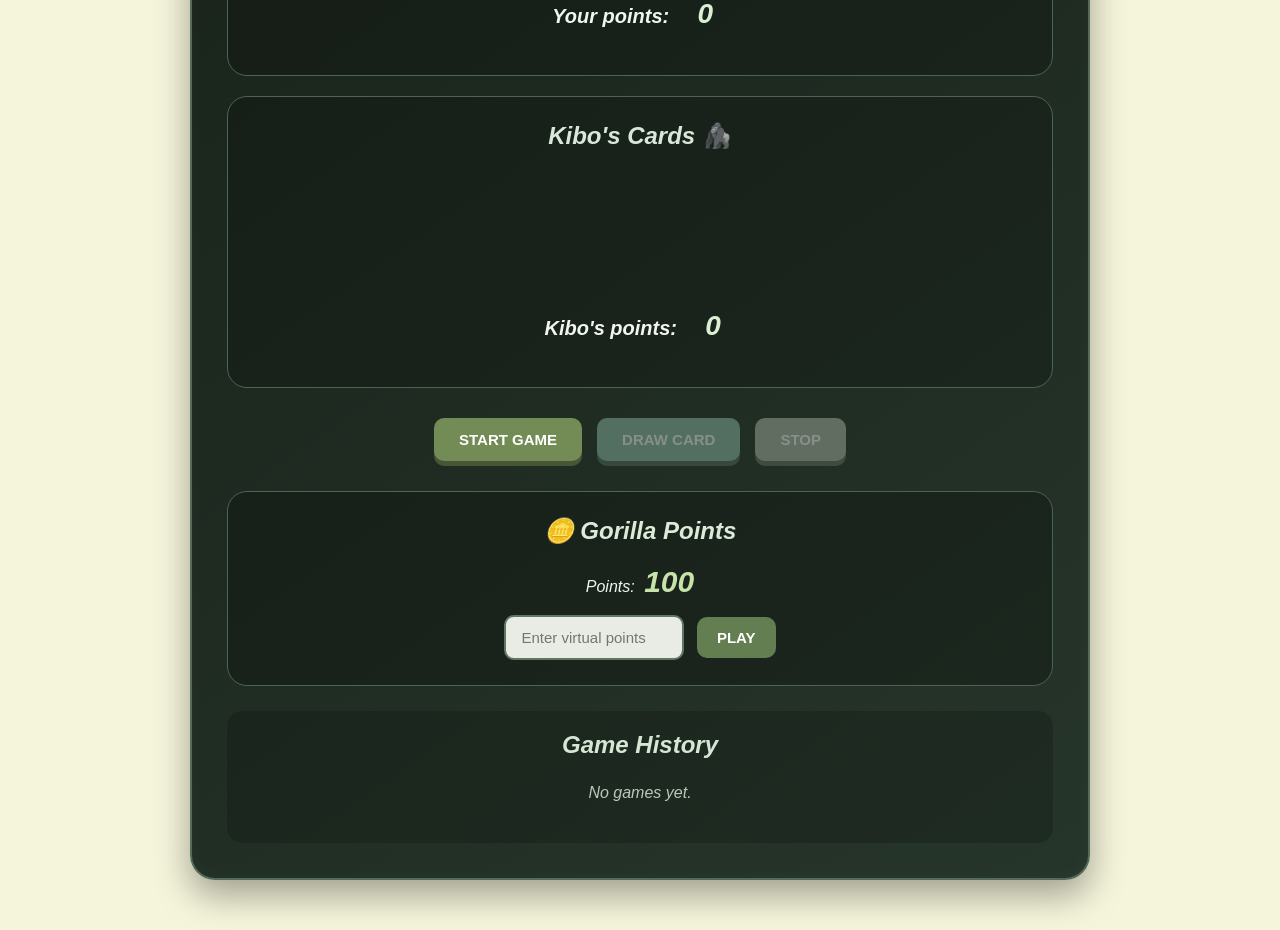
==== commit 1703c508: "we update input memory" ====
--- a/monkey.html
+++ b/monkey.html
@@ -30,15 +30,17 @@
     
     <!-- 4. 输入框 -->
     <input type="text" class="search-input" placeholder="enter here">
+    <ul id="database" >you input:</ul>
 
     <!-- 5. 导航按钮区（遵循规范将 a 改造成按钮外观） -->
     <div class="navigation">
       <div class="input-button">
-        <button id="follwe-but" onclick="HumanMade_error()" type="button">following me</button>
+        <button id="follwe-btn"  type="button">following me</button>
       </div>
       <div class="money-button">
         <a href="https://www.bilibili.com/video/BV15T411D7Md/?spm_id_from=333.337.search-card.all.click" target="_blank" rel="noopener noreferrer" class="btn-link">give money</a>
-      </div>    
+      </div>
+      <div id="saveInput-btn" ><button>save input</button></div>    
     </div>
 
     <!-- 6. 计数器模块（修正了原本混在一起的 <div> 嵌套） -->
--- a/styles.css
+++ b/styles.css
@@ -44,6 +44,32 @@
    border: 1px dotted navy;
    border-radius: 4px;
    background-color: azure;
+   cursor: pointer;
+}
+#saveInput-btn {
+  display: inline-block;   /* 不再独占一行,可以和其他按钮并排 */
+  vertical-align: top;     /* 顶部对齐 */
+}
+
+#saveInput-btn button {
+  display: inline-flex;
+  align-items: center;
+  justify-content: center;
+  height: 50px;            /* 和其他按钮同高 */
+  margin-top: 10px;        /* 和其他按钮同样的上边距 */
+  padding: 0 24px;         /* 高度固定后,只需要左右 padding */
+  box-sizing: border-box;
+  font-family: inherit;
+  font-size: 15px;
+  font-weight: 600;
+  color: #fff;
+  background: linear-gradient(135deg, #4f8cff, #2f6bff);
+  border: none;
+  border-radius: 8px;
+  cursor: pointer;
+  box-shadow: 0 2px 6px rgba(47, 107, 255, 0.35);
+  transition: transform 0.15s ease, box-shadow 0.15s ease, filter 0.15s ease;
+  margin-left: 5px;
 }
 /* 针对 .money-button 里的 a 标签进行改造 */
 .money-button a {
@@ -83,8 +109,10 @@
     border: 3px solid palevioletred;
     width: 70%;
     height: 80%;
-    background-color: aliceblue;
+    background-image: url(OIP.webp);
+    background-size: cover;
     text-align: center;
+
 }
 .commen-btn{
     cursor: pointer;
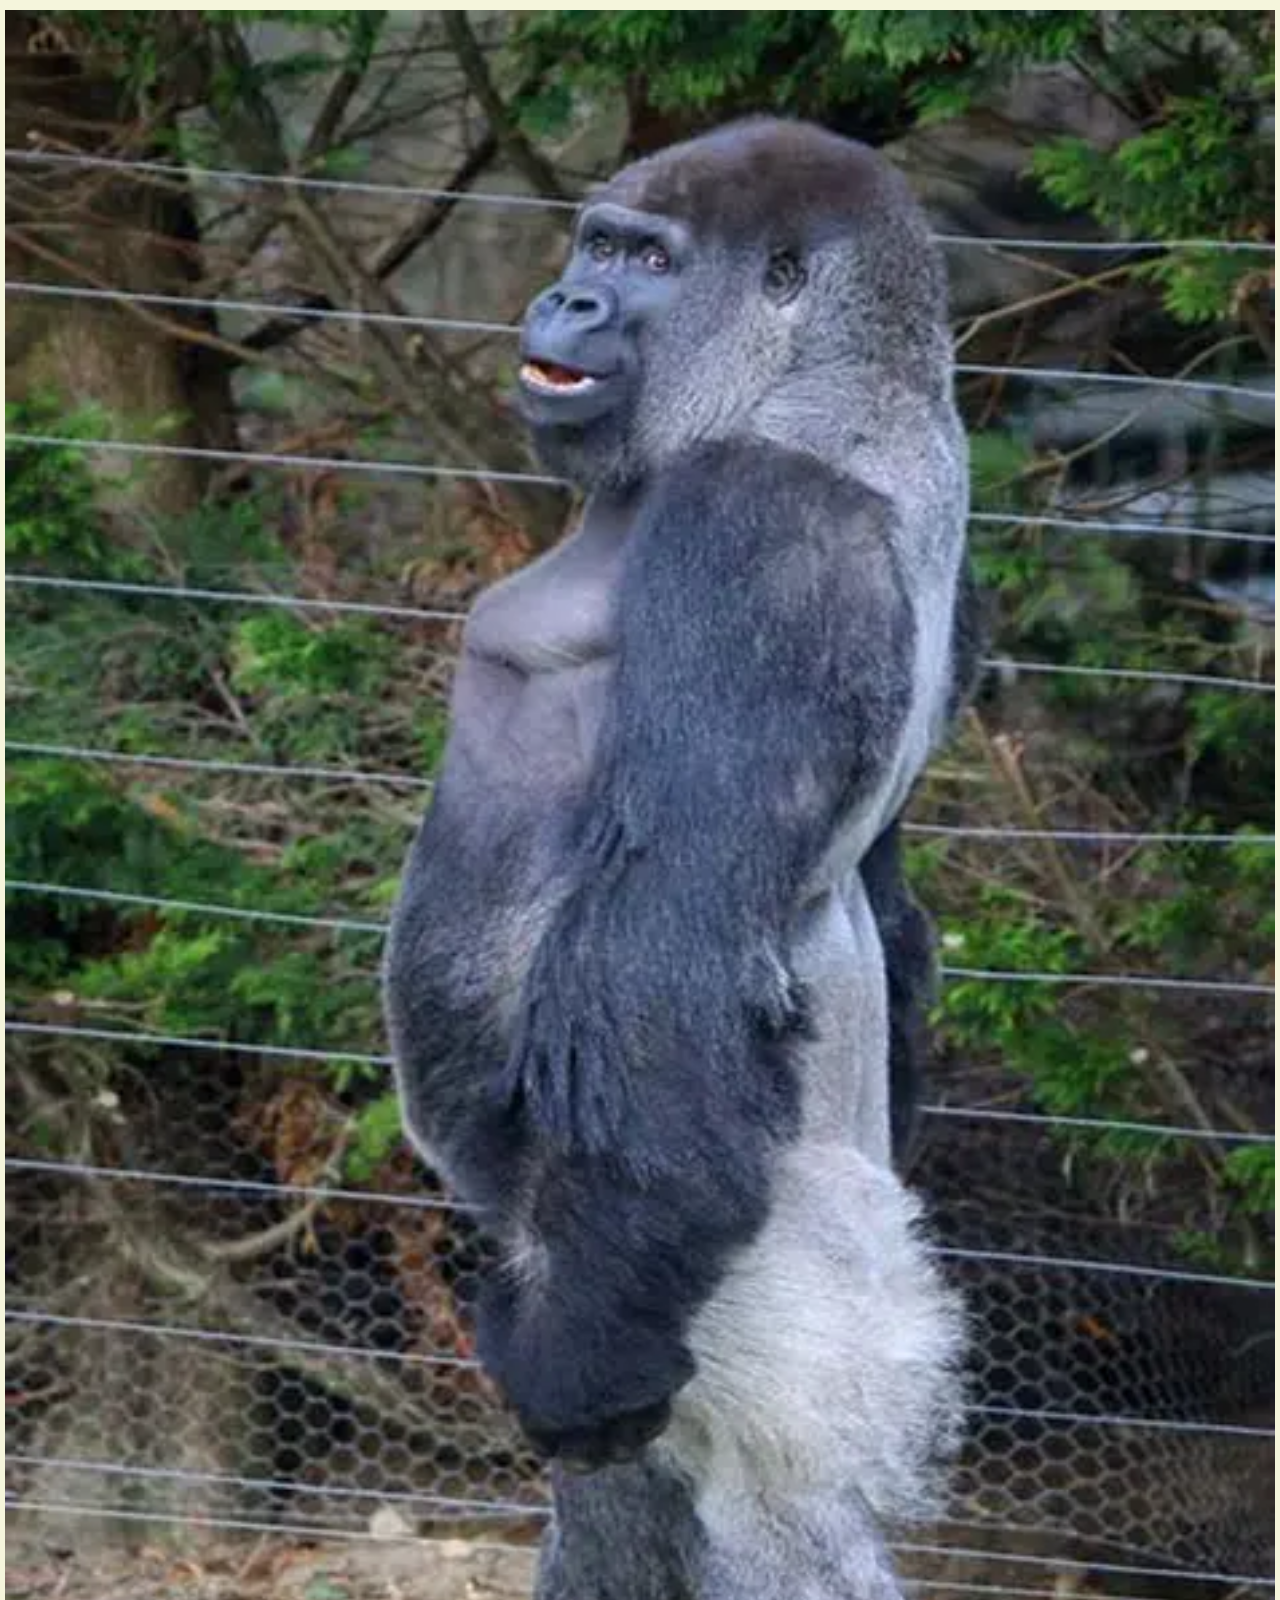
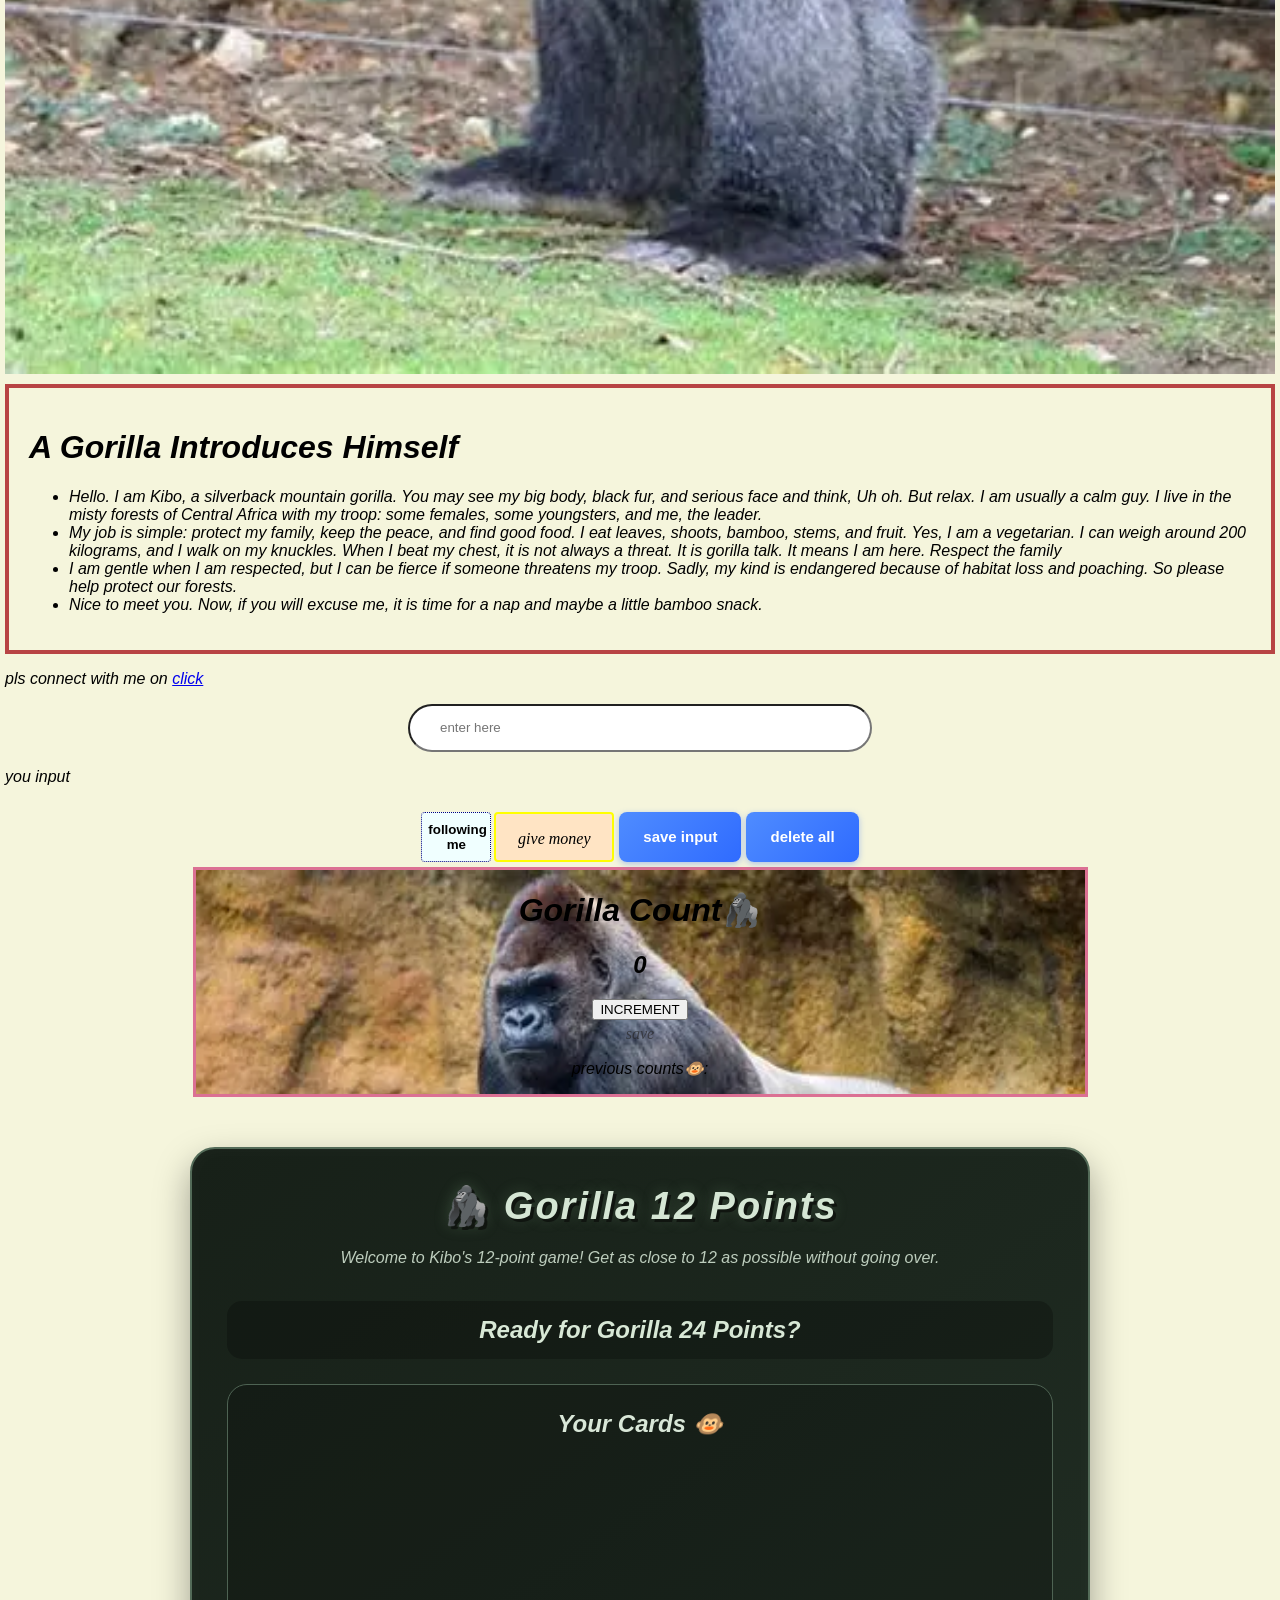
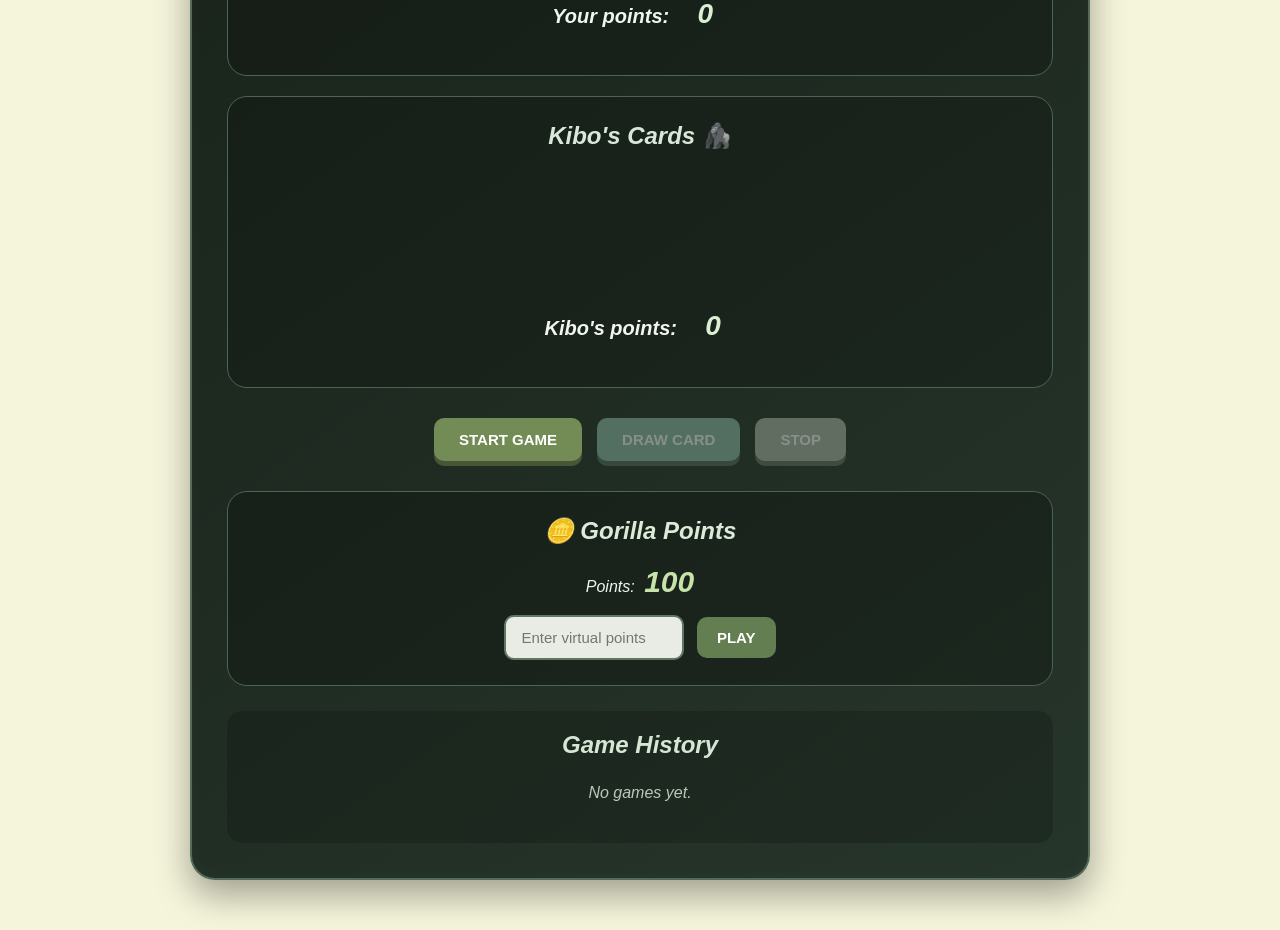
==== commit 144454c3: "add delete all button and have local memory" ====
--- a/monkey.html
+++ b/monkey.html
@@ -30,7 +30,7 @@
     
     <!-- 4. 输入框 -->
     <input type="text" class="search-input" placeholder="enter here">
-    <ul id="database" >you input:</ul>
+    <p>you input <ul id="database" ></ul></p>
 
     <!-- 5. 导航按钮区（遵循规范将 a 改造成按钮外观） -->
     <div class="navigation">
@@ -40,7 +40,8 @@
       <div class="money-button">
         <a href="https://www.bilibili.com/video/BV15T411D7Md/?spm_id_from=333.337.search-card.all.click" target="_blank" rel="noopener noreferrer" class="btn-link">give money</a>
       </div>
-      <div id="saveInput-btn" ><button>save input</button></div>    
+      <div id="saveInput-btn" ><button>save input</button></div>
+      <div id="delete-btn"><button>delete all</button></div>    
     </div>
 
     <!-- 6. 计数器模块（修正了原本混在一起的 <div> 嵌套） -->
--- a/styles.css
+++ b/styles.css
@@ -52,6 +52,31 @@
 }
 
 #saveInput-btn button {
+  display: inline-flex;
+  align-items: center;
+  justify-content: center;
+  height: 50px;            /* 和其他按钮同高 */
+  margin-top: 10px;        /* 和其他按钮同样的上边距 */
+  padding: 0 24px;         /* 高度固定后,只需要左右 padding */
+  box-sizing: border-box;
+  font-family: inherit;
+  font-size: 15px;
+  font-weight: 600;
+  color: #fff;
+  background: linear-gradient(135deg, #4f8cff, #2f6bff);
+  border: none;
+  border-radius: 8px;
+  cursor: pointer;
+  box-shadow: 0 2px 6px rgba(47, 107, 255, 0.35);
+  transition: transform 0.15s ease, box-shadow 0.15s ease, filter 0.15s ease;
+  margin-left: 5px;
+}
+#delete-btn {
+  display: inline-block;   /* 不再独占一行,可以和其他按钮并排 */
+  vertical-align: top;     /* 顶部对齐 */
+}
+
+#delete-btn button {
   display: inline-flex;
   align-items: center;
   justify-content: center;
